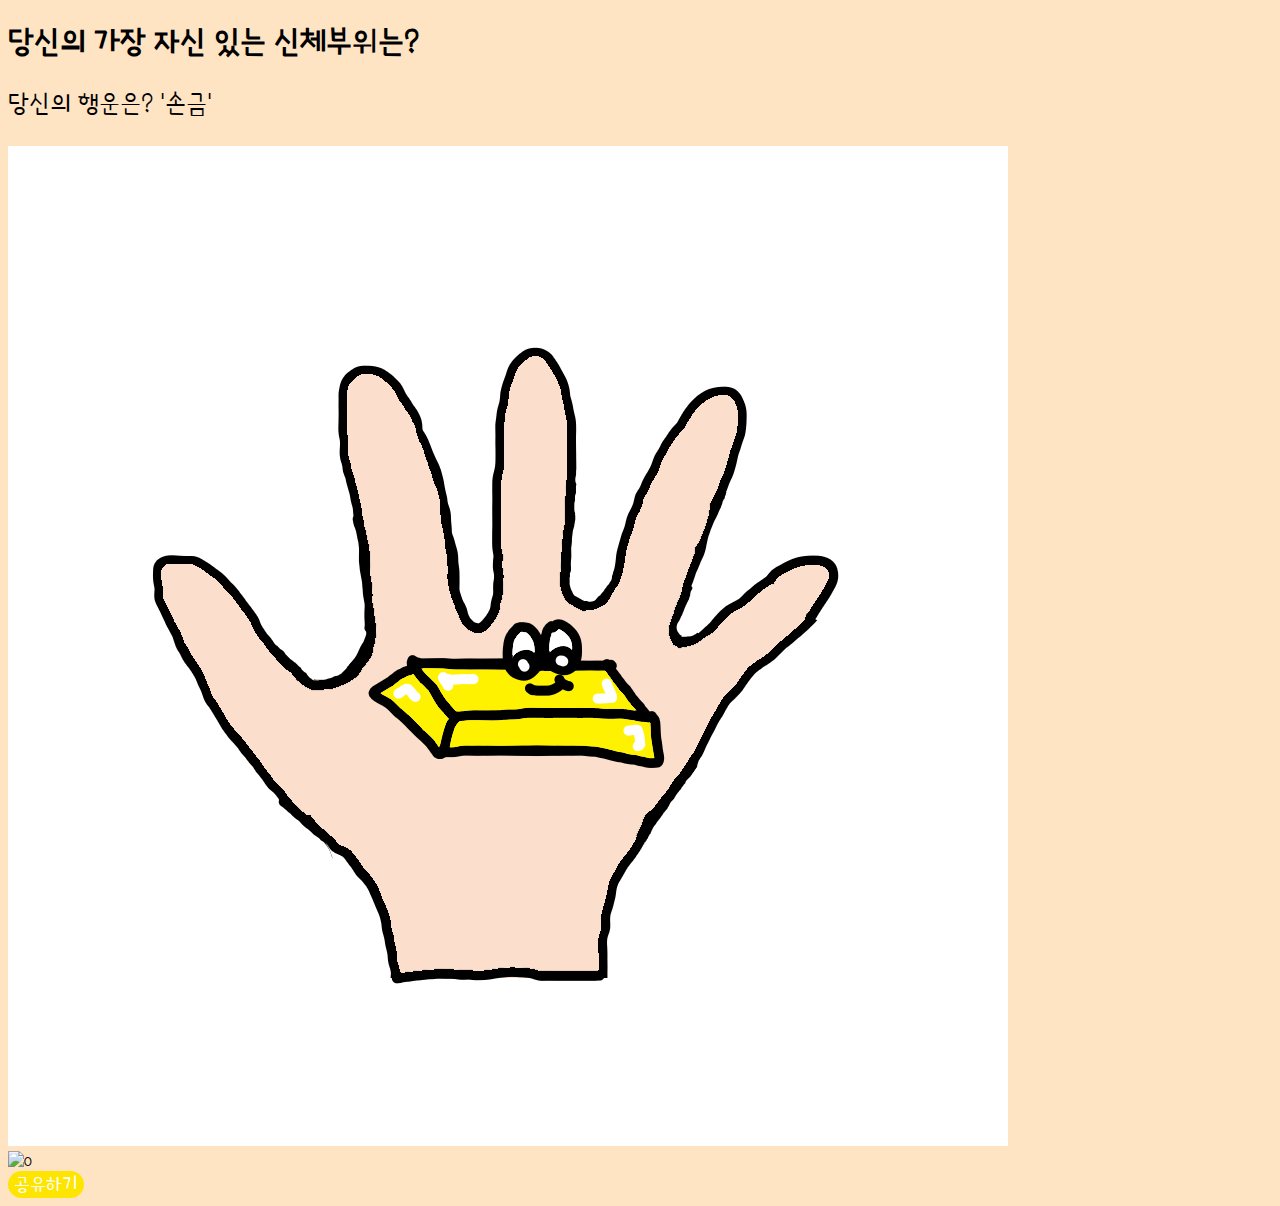
==== page/result-0.html @ b87a3697 "Add files via upload" ====
<!DOCTYPE html>
<html lang="ko" dir="ltr">
  <head>
    <meta charset="utf-8">
    <meta name="viewport" content="width=device-width, initial-scale=1">
    <title>신체부위 테스트</title>
    <link href="https://cdn.jsdelivr.net/npm/bootstrap@5.0.1/dist/css/bootstrap.min.css" rel="stylesheet" integrity="sha384-+0n0xVW2eSR5OomGNYDnhzAbDsOXxcvSN1TPprVMTNDbiYZCxYbOOl7+AMvyTG2x" crossorigin="anonymous">
    <link rel="stylesheet" href="https://cdnjs.cloudflare.com/ajax/libs/animate.css/4.1.1/animate.min.css">
    <link rel="preconnect" href="https://fonts.googleapis.com">
    <link rel="preconnect" href="https://fonts.gstatic.com" crossorigin>
    <link href="https://fonts.googleapis.com/css2?family=Noto+Sans+KR:wght@100;300;400;500;700&display=swap" rel="stylesheet">
    <link href="https://fonts.googleapis.com/css2?family=Poor+Story&display=swap" rel="stylesheet">
    <link rel="canonical" href="https://mocobop.netlify.app/">
    <meta name="keywords" content="신체부위테스트, 신체부위MBTI, 신체부위심리테스트, 신체부위성격테스트, MOCOBOP테스트, MBTI신체부위">
    <meta name="description" content="MBTI로 알아보는 가장 자신있는 신체부위">
    <meta property="og:url" content="https://mocobop.netlify.app/">
    <meta property="og:type" content="website">
    <meta property="og:title" content="신체부위 테스트">
    <meta property="og:site_name" content="MOCOBOP">
    <meta property="og:locale" content="ko_KR">
    <link rel="stylesheet" href="../css/default.css">
    <link rel="stylesheet" href="../css/result.css">
  </head>
  <body>
    <section id="shareResult" class="mx-auto my-5 py-5 px-3">
      <h1> 당신의 가장 자신 있는 신체부위는?</h1>
      <div class="resultname">
        <p>당신의 행운은? '손금'</p>
      </div>
      <div id="resultImg1" class="my-3 col-lg-6 col-md-8 col-sm-10 col-12 mx-auto">
        <img src="../img/image-0.png" alt="0" class="img-fluid">
      </div>

      <div id="resultImg2" class="my-3 col-lg-6 col-md-8 col-sm-10 col-12 mx-auto">
        <img src="../img/image-result0" alt="0" class="img-fluid">
      </div>
      <button type="button" class="kakao mt-3 py-2 px-3" onclick="js:kakaoShare()">공유하기</button>
    </section>
  </body>
</html>
---- css/default.css ----
body{
  background-color: #FFE4C4;
}

*{
  font-family: 'Poor Story', cursive;
}
---- css/result.css ----
#result{
  display: none;
  background-color: whitesmoke;
  width: 80%;
  text-align: center;
  border-radius: 20px;
}

.resultname{
  font-size: 26px;
}

.resultDesc{
  font-size: 20px;
}

.kakao{
  color: white;
  background-color: #FEE500;
  font-size: 20px;
  border: 0px;
  border-radius: 20px;
}

.kakao:hover, .kakao:focus {
  background-color: whitesmoke;
  color: #FEE500;
}
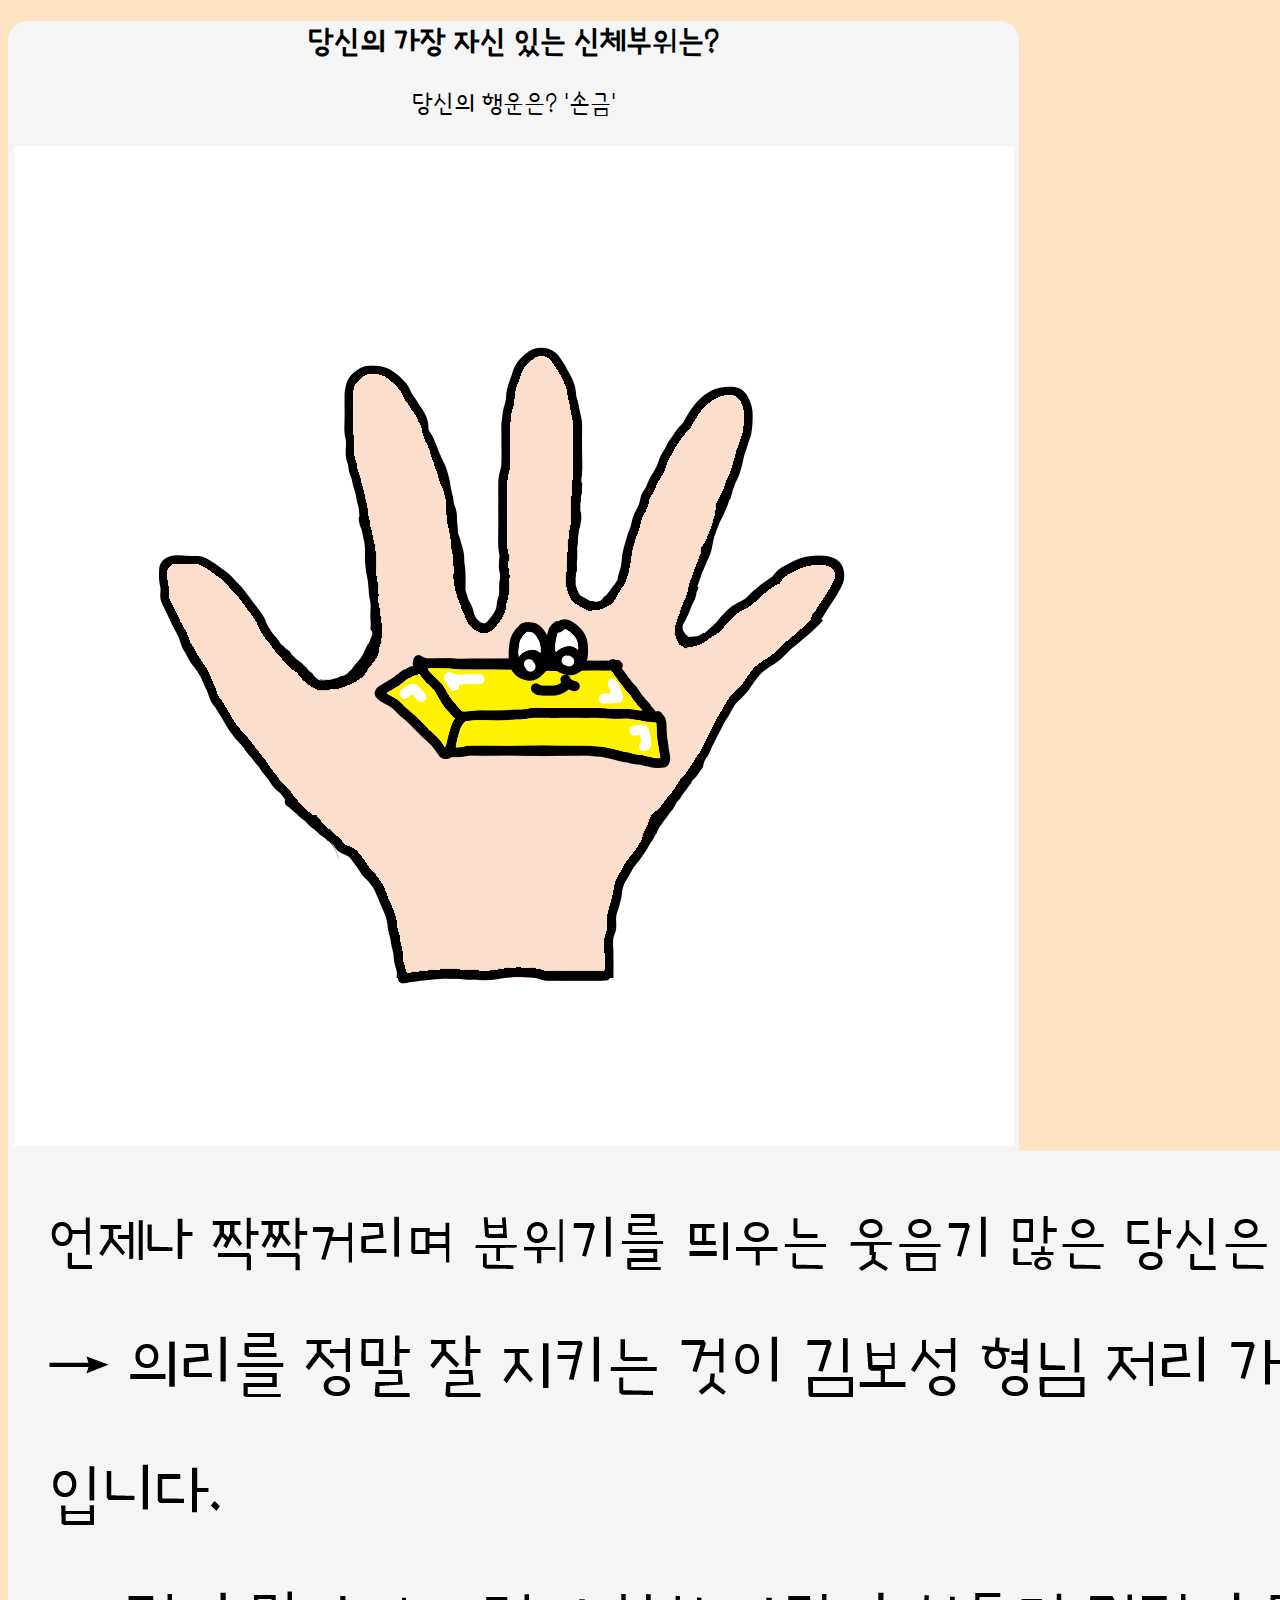
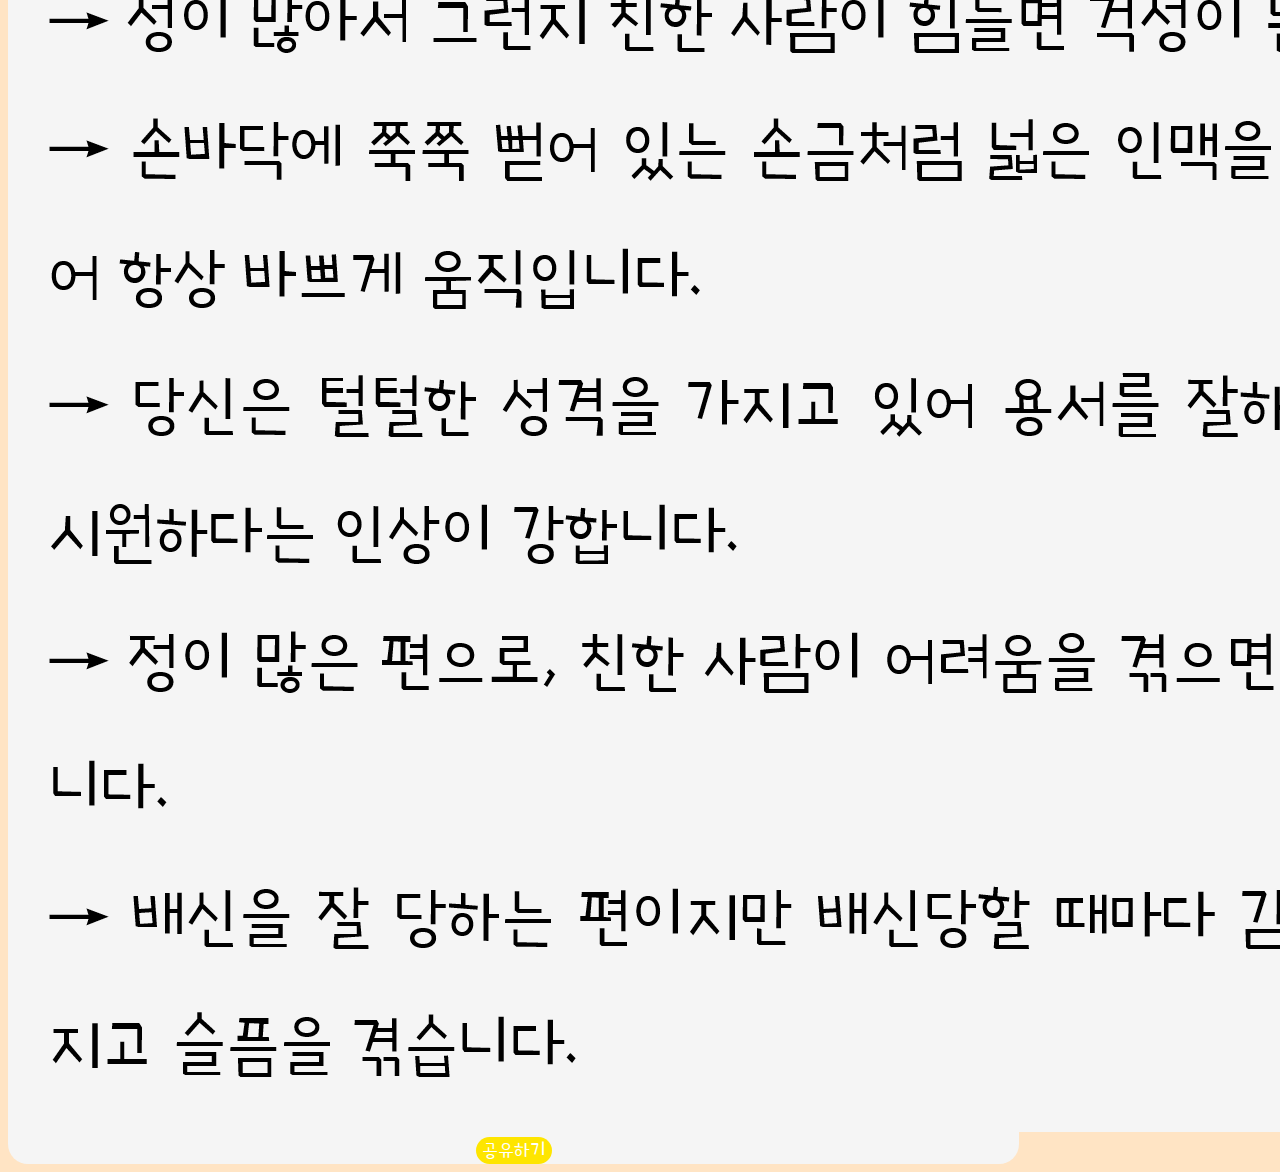
==== commit d77a7ae4: "Update result-0.html" ====
--- a/page/result-0.html
+++ b/page/result-0.html
@@ -32,7 +32,7 @@
       </div>
 
       <div id="resultImg2" class="my-3 col-lg-6 col-md-8 col-sm-10 col-12 mx-auto">
-        <img src="../img/image-result0" alt="0" class="img-fluid">
+        <img src="../img/image-result0.png" alt="0" class="img-fluid">
       </div>
       <button type="button" class="kakao mt-3 py-2 px-3" onclick="js:kakaoShare()">공유하기</button>
     </section>
--- a/css/result.css
+++ b/css/result.css
@@ -6,6 +6,12 @@
   border-radius: 20px;
 }
 
+#shareResult{
+  background-color: whitesmoke;
+  width: 80%;
+  text-align: center;
+  border-radius: 20px;
+}
 .resultname{
   font-size: 26px;
 }
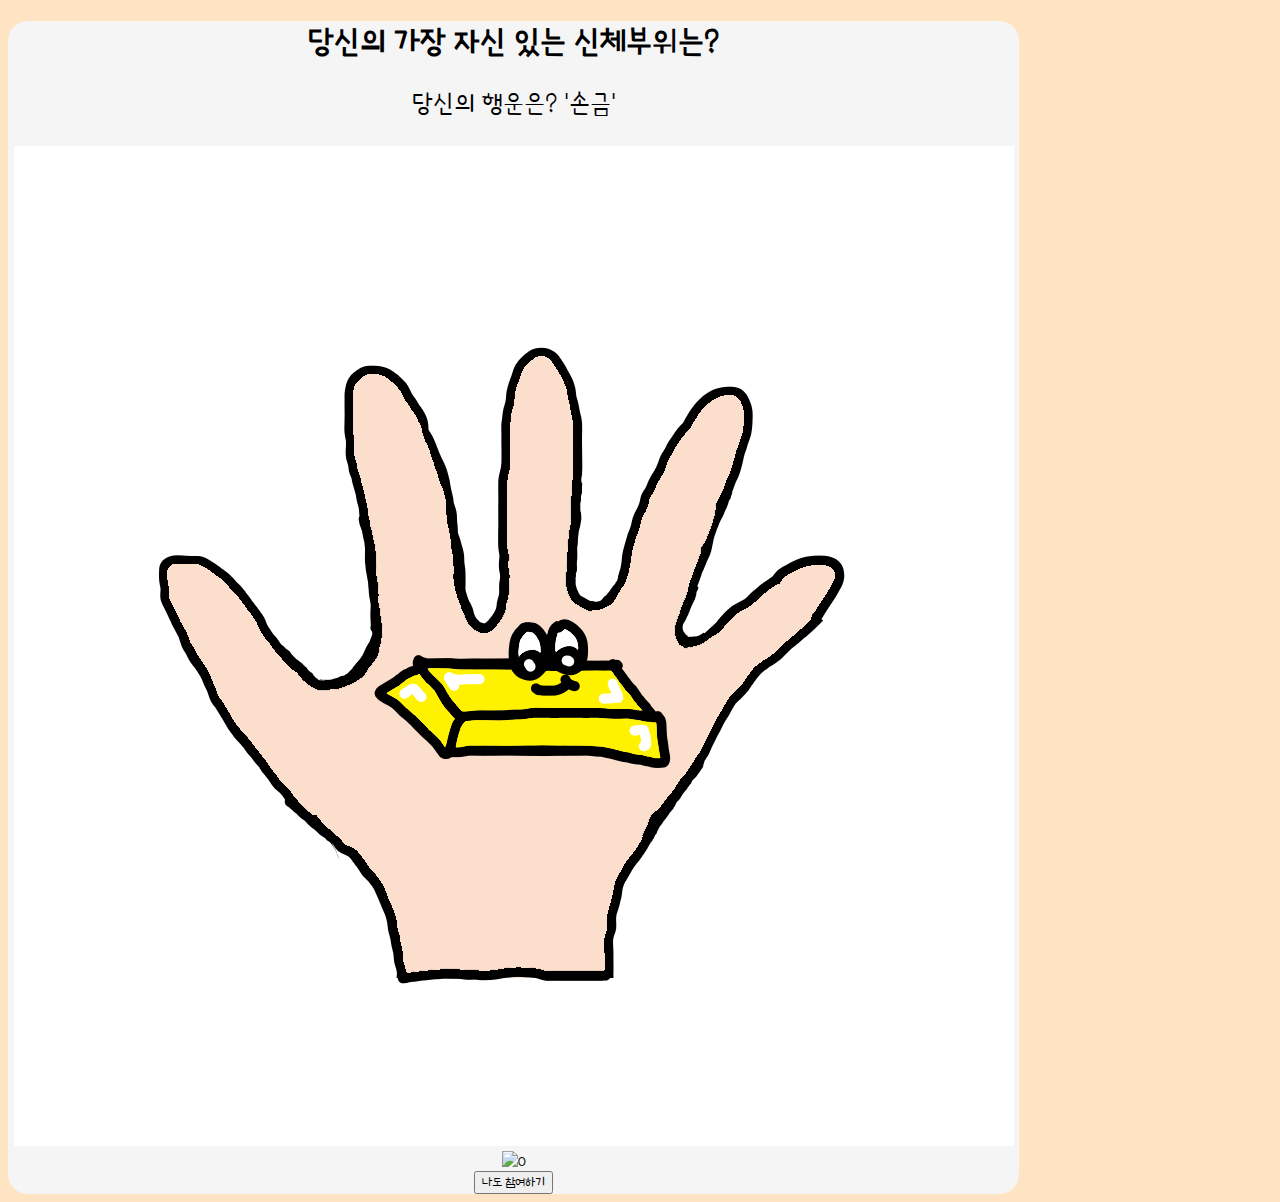
==== commit e3b89bb3: "Add files via upload" ====
--- a/page/result-0.html
+++ b/page/result-0.html
@@ -32,9 +32,14 @@
       </div>
 
       <div id="resultImg2" class="my-3 col-lg-6 col-md-8 col-sm-10 col-12 mx-auto">
-        <img src="../img/image-result0.png" alt="0" class="img-fluid">
+        <img src="../img/image-result0" alt="0" class="img-fluid">
       </div>
-      <button type="button" class="kakao mt-3 py-2 px-3" onclick="js:kakaoShare()">공유하기</button>
+      <script type="text/javascript">
+        fuction moveHome(){
+          location.href = "/index.html"
+        }
+      </script>
+      <button type="button" class="gohome mt-3 py-2 px-3" onclick="js:kakaoShare()">나도 참여하기</button>
     </section>
   </body>
 </html>
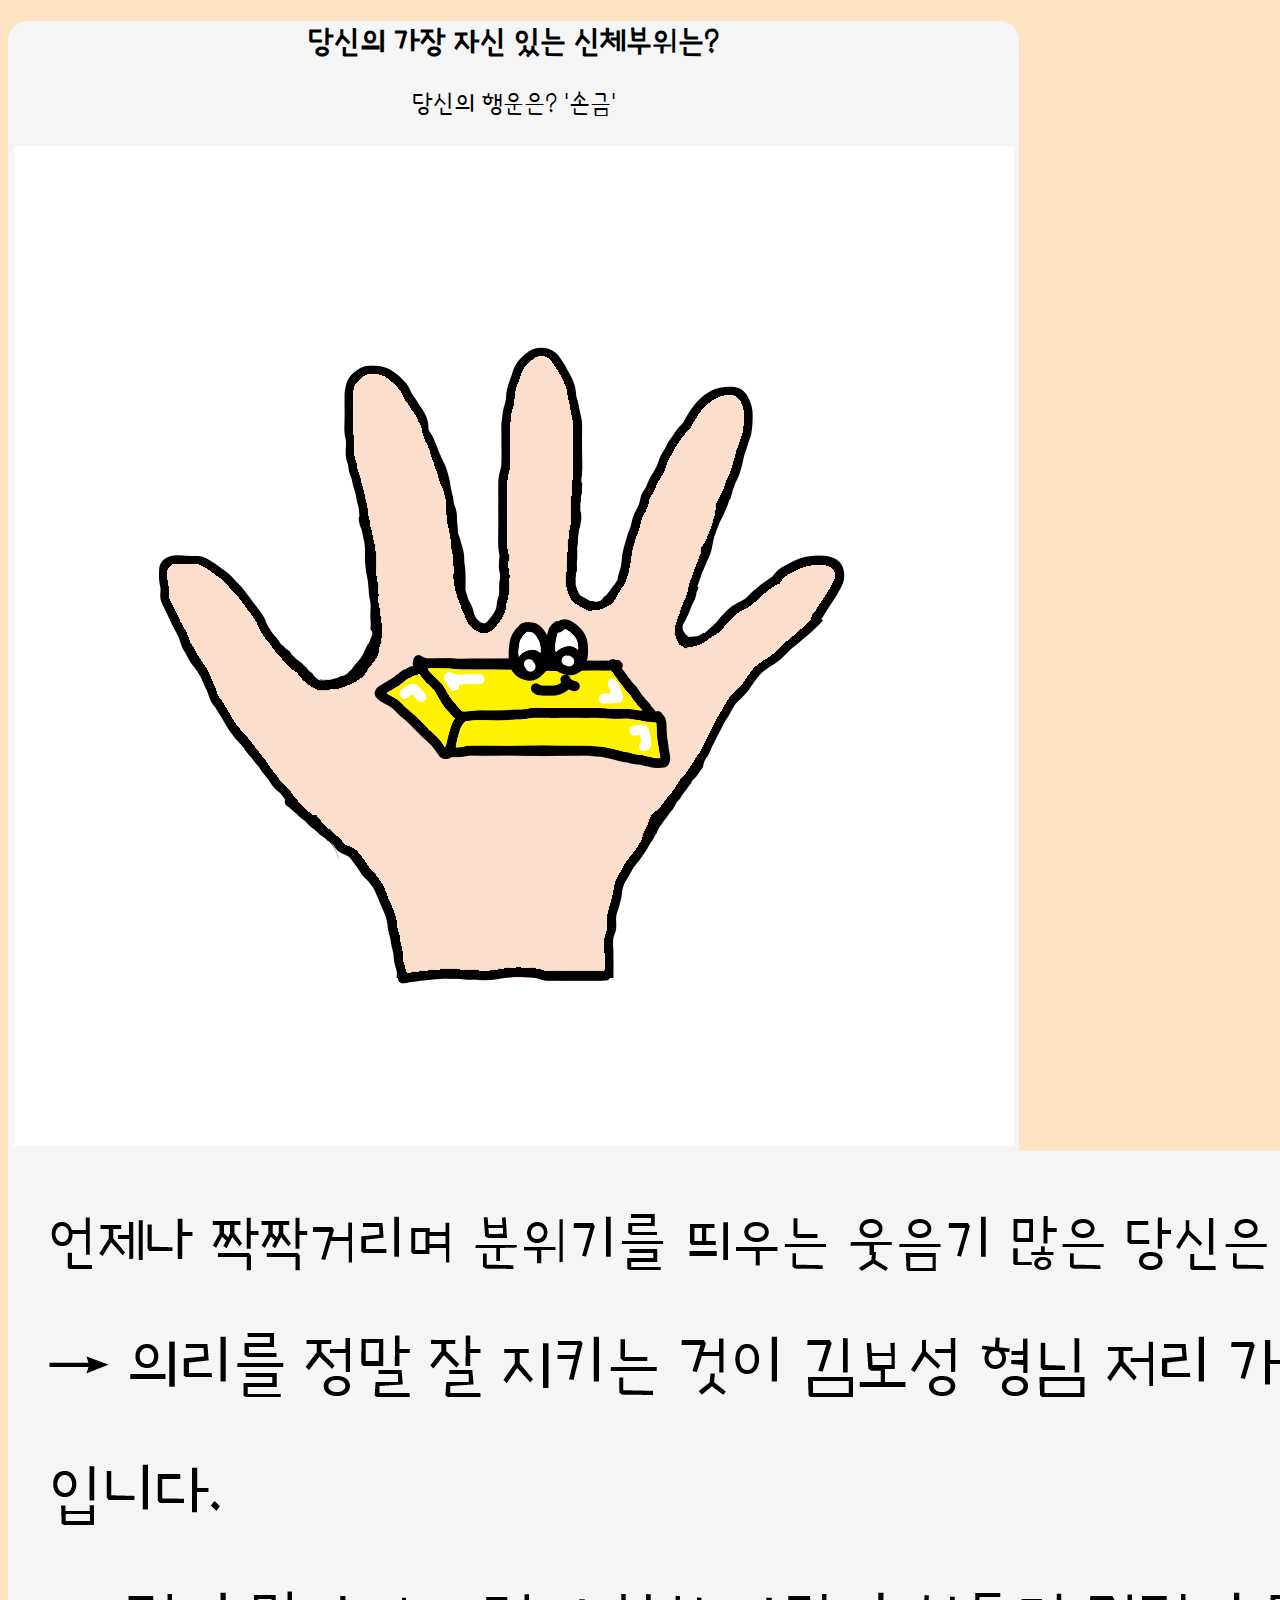
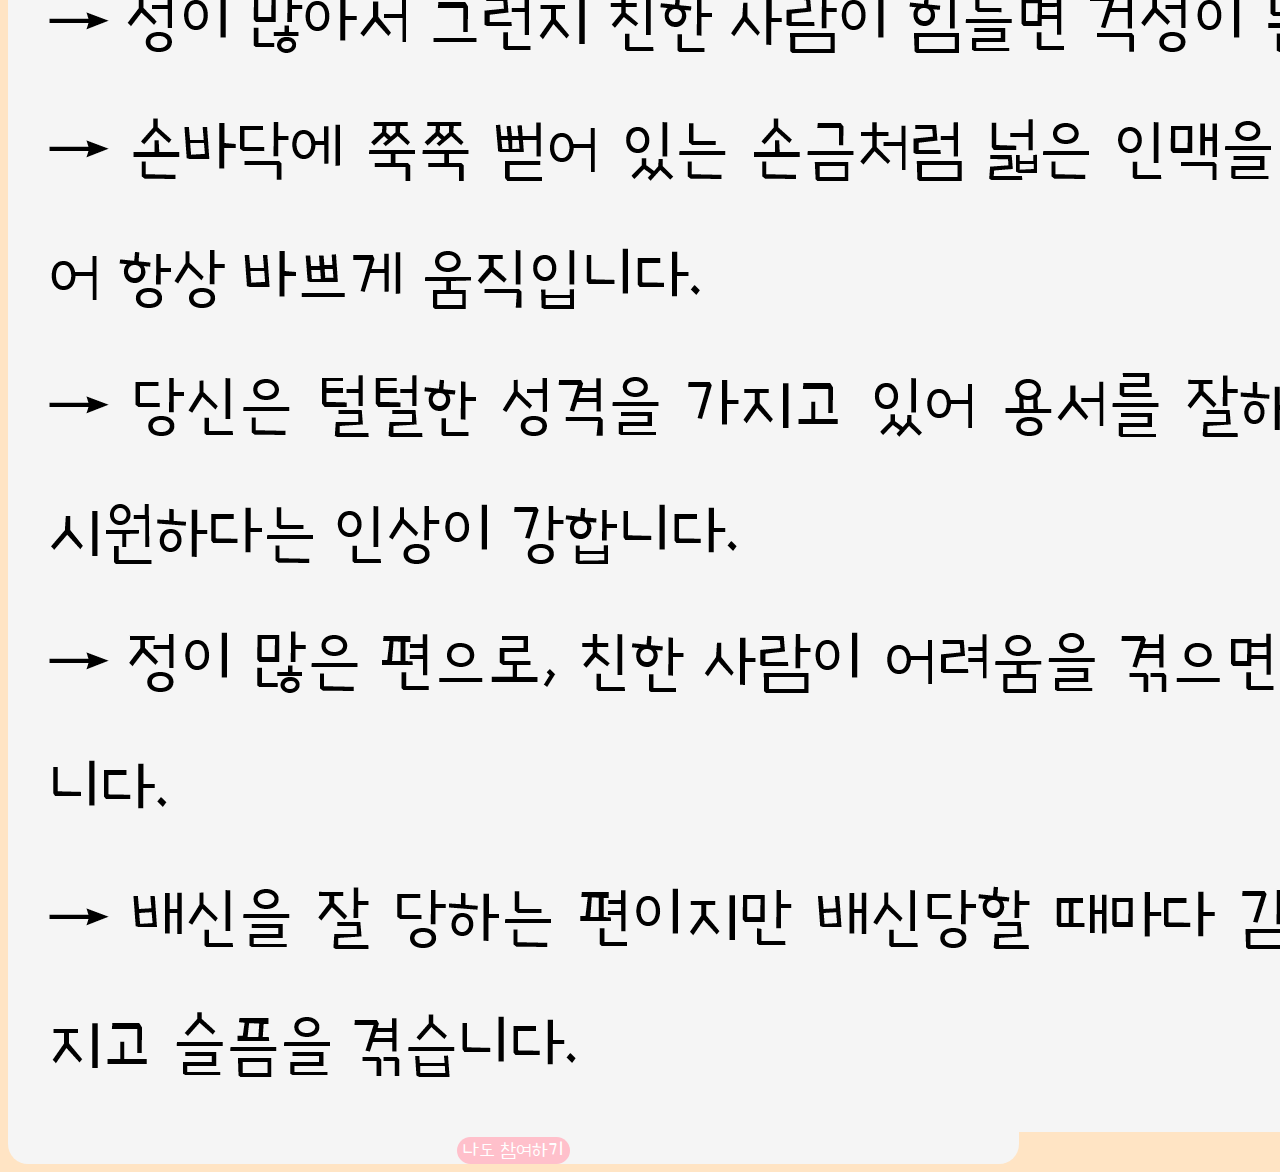
==== commit a71226ec: "Update result-0.html" ====
--- a/page/result-0.html
+++ b/page/result-0.html
@@ -32,7 +32,7 @@
       </div>
 
       <div id="resultImg2" class="my-3 col-lg-6 col-md-8 col-sm-10 col-12 mx-auto">
-        <img src="../img/image-result0" alt="0" class="img-fluid">
+        <img src="../img/image-result0.png" alt="0" class="img-fluid">
       </div>
       <script type="text/javascript">
         fuction moveHome(){
--- a/css/result.css
+++ b/css/result.css
@@ -32,3 +32,16 @@
   background-color: whitesmoke;
   color: #FEE500;
 }
+
+.gohome{
+  color: white;
+  background-color: pink;
+  font-size: 20px;
+  border: 0px;
+  border-radius: 20px;
+}
+
+.gohome:hover, .gohome:focus {
+  background-color: whitesmoke;
+  color: pink;
+}
